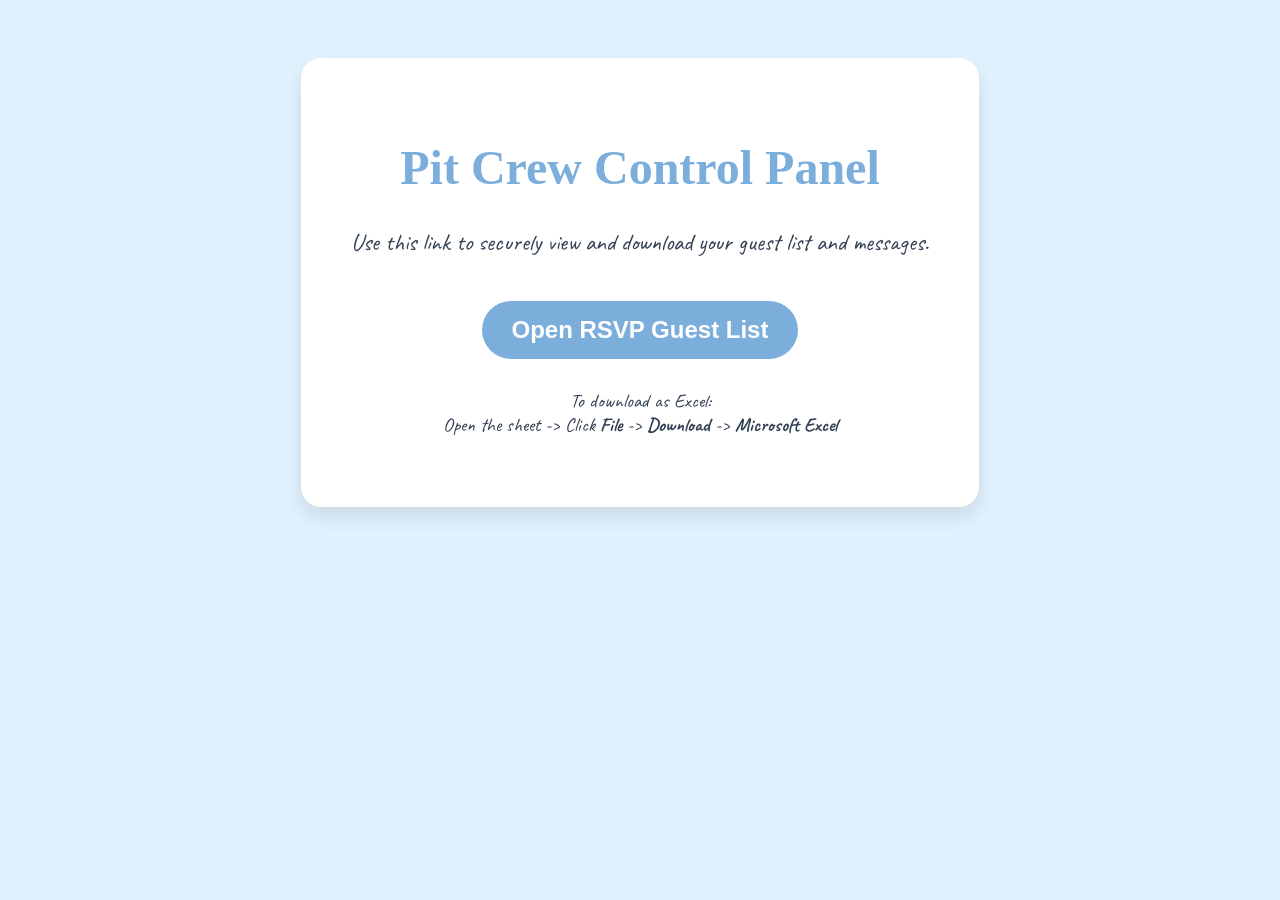
==== admin.html @ dc3d87b0 "Add admin panel HTML for guest list management" ====
<!DOCTYPE html>
<html lang="en">
<head>
    <meta charset="UTF-8">
    <meta name="viewport" content="width=device-width, initial-scale=1.0">
    <title>Admin - Yasir's Birthday</title>
    <link href="https://fonts.googleapis.com/css2?family=Caveat:wght@400..700&display=swap" rel="stylesheet">
    <style>
        body { 
            font-family: 'Caveat', cursive; 
            background-color: #e0f2fe; 
            padding: 50px; 
            text-align: center; 
            color: #334155;
            font-size: 1.5rem;
        }
        .admin-box { 
            background: white; 
            padding: 50px; 
            border-radius: 20px; 
            display: inline-block;
            box-shadow: 0 10px 20px rgba(0,0,0,0.1);
        }
        a { 
            display: inline-block;
            margin-top: 20px;
            padding: 15px 30px;
            background-color: #7baedb;
            color: white;
            text-decoration: none;
            border-radius: 50px;
            font-family: sans-serif;
            font-weight: bold;
        }
    </style>
</head>
<body>
    <div class="admin-box">
        <h1 style="font-family: 'Pacifico', cursive; color: #7baedb;">Pit Crew Control Panel</h1>
        <p>Use this link to securely view and download your guest list and messages.</p>
        
        <a href="YOUR_GOOGLE_SHEET_URL" target="_blank">Open RSVP Guest List</a>
        
        <p style="margin-top: 30px; font-size: 1.2rem;">To download as Excel: <br>Open the sheet -> Click <strong>File</strong> -> <strong>Download</strong> -> <strong>Microsoft Excel</strong></p>
    </div>
</body>
</html>
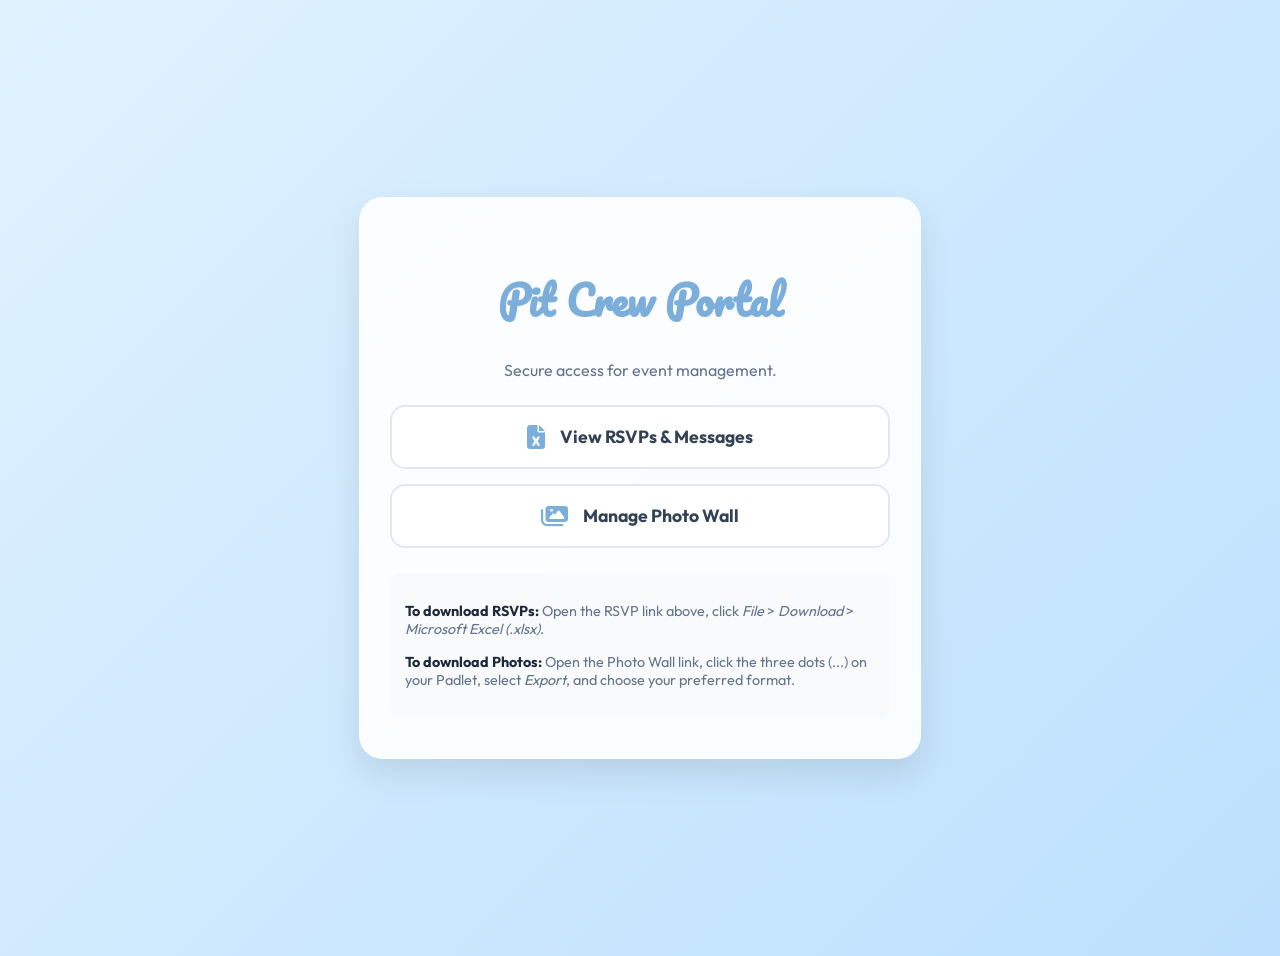
==== commit 3432fe9f: "Update admin page title and styles" ====
--- a/admin.html
+++ b/admin.html
@@ -3,45 +3,75 @@
 <head>
     <meta charset="UTF-8">
     <meta name="viewport" content="width=device-width, initial-scale=1.0">
-    <title>Admin - Yasir's Birthday</title>
-    <link href="https://fonts.googleapis.com/css2?family=Caveat:wght@400..700&display=swap" rel="stylesheet">
+    <title>Pit Crew Control Panel</title>
+    <link href="https://fonts.googleapis.com/css2?family=Outfit:wght@400;700&family=Pacifico&display=swap" rel="stylesheet">
+    <link rel="stylesheet" href="https://cdnjs.cloudflare.com/ajax/libs/font-awesome/6.4.0/css/all.min.css">
     <style>
         body { 
-            font-family: 'Caveat', cursive; 
-            background-color: #e0f2fe; 
-            padding: 50px; 
+            font-family: 'Outfit', sans-serif; 
+            background: linear-gradient(135deg, #e0f2fe 0%, #bde0fe 100%);
+            padding: 20px; 
             text-align: center; 
-            color: #334155;
-            font-size: 1.5rem;
+            color: #1e293b;
+            min-height: 100vh;
+            display: flex;
+            align-items: center;
+            justify-content: center;
         }
         .admin-box { 
-            background: white; 
-            padding: 50px; 
-            border-radius: 20px; 
-            display: inline-block;
-            box-shadow: 0 10px 20px rgba(0,0,0,0.1);
+            background: rgba(255, 255, 255, 0.9); 
+            backdrop-filter: blur(10px);
+            padding: 40px 30px; 
+            border-radius: 24px; 
+            max-width: 500px;
+            width: 100%;
+            box-shadow: 0 15px 35px rgba(0,0,0,0.1);
+            border: 1px solid rgba(255,255,255,0.8);
         }
-        a { 
-            display: inline-block;
-            margin-top: 20px;
-            padding: 15px 30px;
-            background-color: #7baedb;
-            color: white;
+        h1 { font-family: 'Pacifico', cursive; color: #7baedb; margin-bottom: 25px; font-size: 2.5rem; }
+        .admin-btn { 
+            display: flex;
+            align-items: center;
+            justify-content: center;
+            gap: 15px;
+            margin: 15px 0;
+            padding: 18px 20px;
+            background-color: white;
+            color: #334155;
             text-decoration: none;
-            border-radius: 50px;
-            font-family: sans-serif;
+            border-radius: 15px;
             font-weight: bold;
+            font-size: 1.1rem;
+            border: 2px solid #e2e8f0;
+            transition: all 0.2s ease;
         }
+        .admin-btn:hover {
+            border-color: #7baedb;
+            transform: translateY(-2px);
+            box-shadow: 0 5px 15px rgba(123, 174, 219, 0.2);
+        }
+        .admin-btn i { font-size: 1.5rem; color: #7baedb; }
+        .instructions { font-size: 0.9rem; color: #64748b; margin-top: 25px; text-align: left; background: #f8fafc; padding: 15px; border-radius: 10px; }
+        .instructions strong { color: #1e293b; }
     </style>
 </head>
 <body>
     <div class="admin-box">
-        <h1 style="font-family: 'Pacifico', cursive; color: #7baedb;">Pit Crew Control Panel</h1>
-        <p>Use this link to securely view and download your guest list and messages.</p>
+        <h1>Pit Crew Portal</h1>
+        <p style="margin-bottom: 25px; color: #64748b;">Secure access for event management.</p>
         
-        <a href="YOUR_GOOGLE_SHEET_URL" target="_blank">Open RSVP Guest List</a>
+        <a href="YOUR_GOOGLE_SHEET_URL" target="_blank" class="admin-btn">
+            <i class="fa-solid fa-file-excel"></i> View RSVPs & Messages
+        </a>
         
-        <p style="margin-top: 30px; font-size: 1.2rem;">To download as Excel: <br>Open the sheet -> Click <strong>File</strong> -> <strong>Download</strong> -> <strong>Microsoft Excel</strong></p>
+        <a href="https://padlet.com/dashboard" target="_blank" class="admin-btn">
+            <i class="fa-solid fa-images"></i> Manage Photo Wall
+        </a>
+
+        <div class="instructions">
+            <p><strong>To download RSVPs:</strong> Open the RSVP link above, click <em>File</em> > <em>Download</em> > <em>Microsoft Excel (.xlsx)</em>.</p>
+            <p style="margin-top: 10px;"><strong>To download Photos:</strong> Open the Photo Wall link, click the three dots (...) on your Padlet, select <em>Export</em>, and choose your preferred format.</p>
+        </div>
     </div>
 </body>
 </html>
